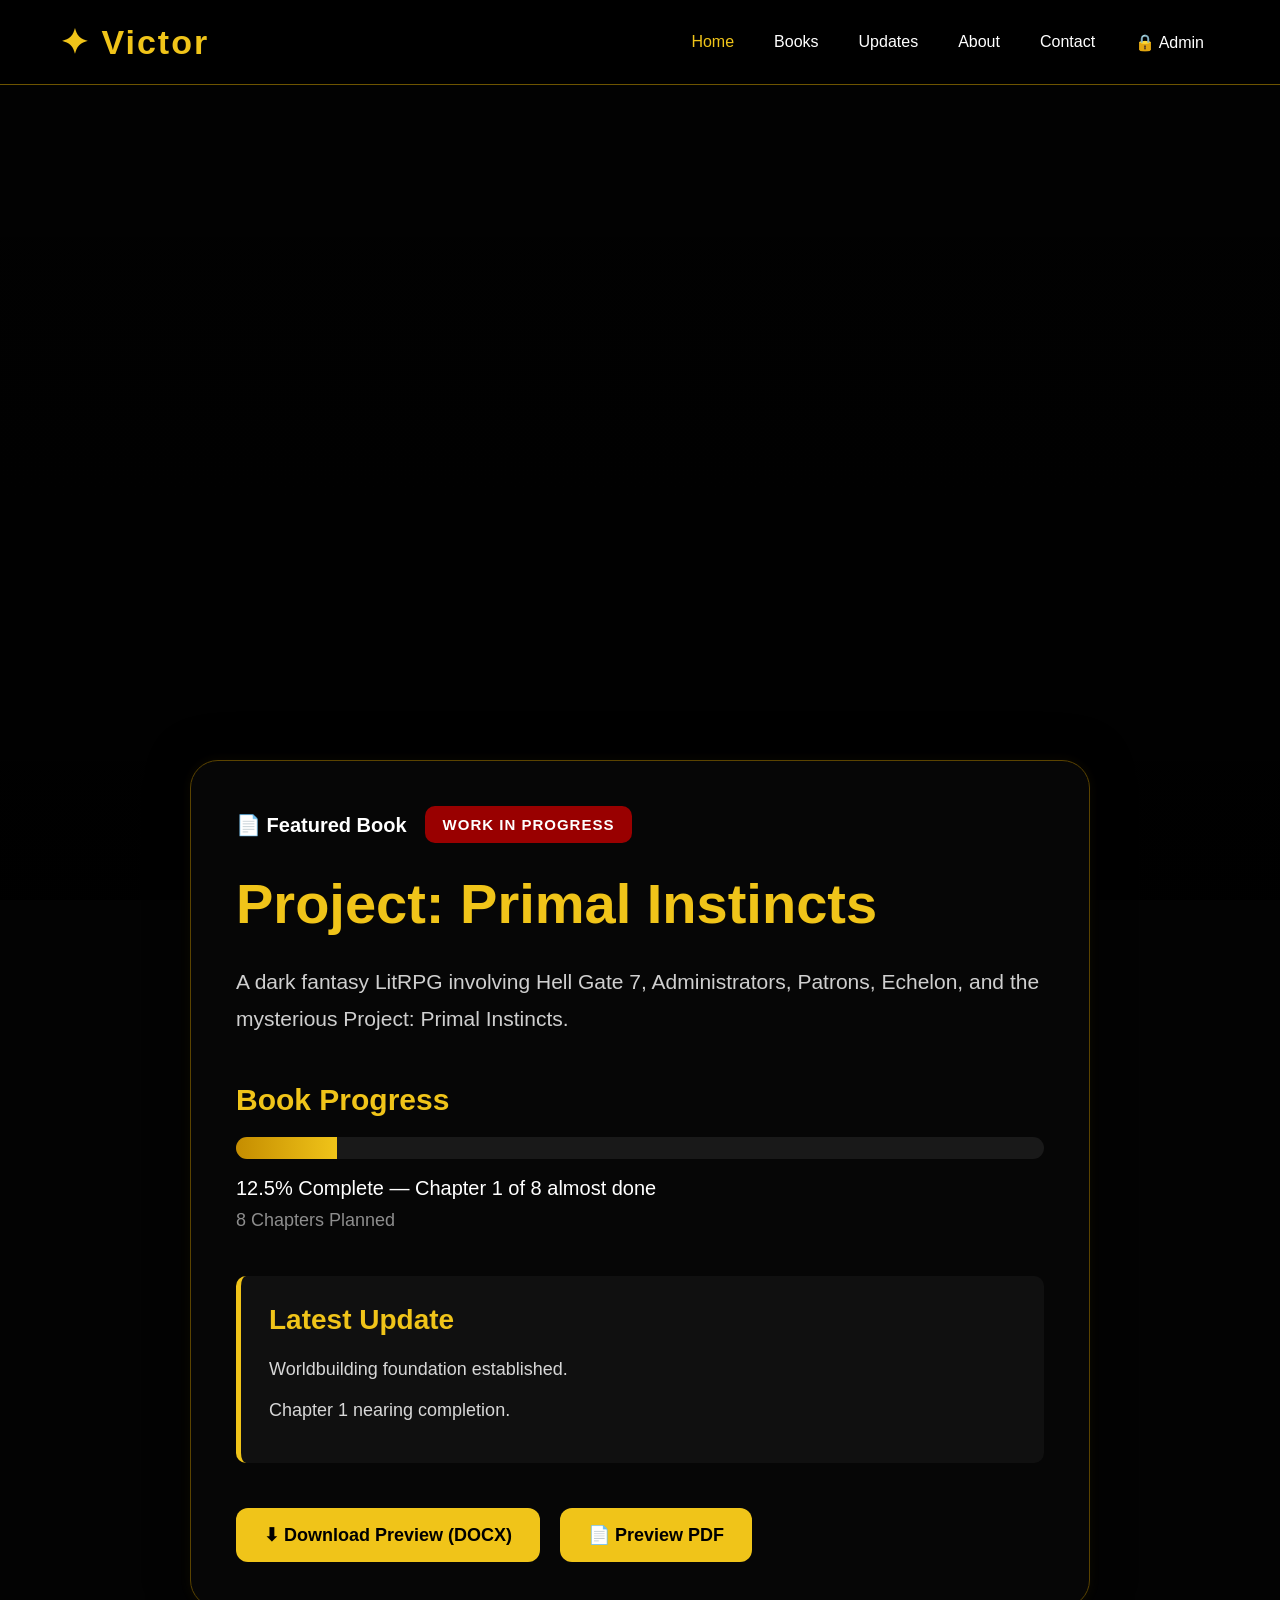
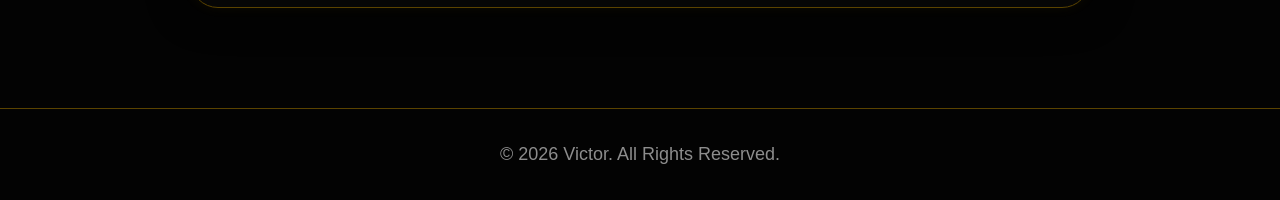
==== index.html @ 2ba02d4b "Add files via upload" ====
<!DOCTYPE html>
<html lang="en">

<head>

    <meta charset="UTF-8">

    <meta
        name="viewport"
        content="width=device-width, initial-scale=1.0"
    >

    <title>Victor | Project Primal Instincts</title>

    <link rel="stylesheet" href="style.css">

    <script defer src="app.js"></script>

</head>

<body>

<header>

    <div class="logo">

        ✦ Victor

    </div>

    <nav>

        <a href="index.html" class="active">
            Home
        </a>

        <a href="books.html">
            Books
        </a>

        <a href="updates.html">
            Updates
        </a>

        <a href="about.html">
            About
        </a>

        <a href="contact.html">
            Contact
        </a>

        <a href="admin.html">
            🔒 Admin
        </a>

    </nav>

</header>

<section class="hero">

    <div class="overlay"></div>

</section>

<section class="featured-book">

    <div class="book-container">

        <div class="top-row">

            <div class="book-title-small">

                📄 Featured Book

            </div>

            <div class="status-badge">

                WORK IN PROGRESS

            </div>

        </div>

        <h1>

            Project: Primal Instincts

        </h1>

        <p class="book-description">

            A dark fantasy LitRPG involving Hell Gate 7,
            Administrators, Patrons, Echelon, and the
            mysterious Project: Primal Instincts.

        </p>

        <div class="progress-section">

            <h2>

                Book Progress

            </h2>

            <div class="progress-bar">

                <div class="progress-fill"></div>

            </div>

            <p class="progress-text">

                12.5% Complete — Chapter 1 of 8 almost done

            </p>

            <p class="chapter-plan">

                8 Chapters Planned

            </p>

        </div>

        <div class="update-box">

            <h3>

                Latest Update

            </h3>

            <p>

                Worldbuilding foundation established.

            </p>

            <p>

                Chapter 1 nearing completion.

            </p>

        </div>

        <div class="book-buttons">

            <a
                href="books/primal-instincts-preview.docx"
                download
                onclick="trackDownload('DOCX Preview')"
            >

                ⬇ Download Preview (DOCX)

            </a>

            <a
                href="books/primal-instincts-preview.pdf"
                download
                onclick="trackDownload('PDF Preview')"
            >

                📄 Preview PDF

            </a>

        </div>

    </div>

</section>

<footer>

    <p>

        © 2026 Victor. All Rights Reserved.

    </p>

</footer>

</body>
</html>
---- style.css ----
*{
    margin:0;
    padding:0;
    box-sizing:border-box;
}

html{
    scroll-behavior:smooth;
}

body{
    background:#030303;
    color:white;
    font-family:Arial, sans-serif;
    overflow-x:hidden;
}

/* HEADER */

header{
    position:fixed;
    top:0;
    width:100%;
    display:flex;
    justify-content:space-between;
    align-items:center;
    padding:22px 60px;
    background:rgba(0,0,0,0.92);
    border-bottom:1px solid #6d5400;
    z-index:1000;
    backdrop-filter:blur(10px);
}

.logo{
    color:#f0c419;
    font-size:34px;
    font-weight:bold;
    letter-spacing:2px;
}

/* NAVIGATION */

nav{
    display:flex;
    align-items:center;
    gap:8px;
    flex-wrap:wrap;
}

nav a{
    color:white;
    text-decoration:none;
    padding:10px 16px;
    border-radius:10px;
    transition:0.3s;
    font-size:16px;
    position:relative;
}

nav a:hover{
    color:#f0c419;
    background:rgba(240,196,25,0.08);
}

nav a::after{
    content:'';
    position:absolute;
    left:14px;
    bottom:6px;
    width:0%;
    height:2px;
    background:#f0c419;
    transition:0.3s;
}

nav a:hover::after{
    width:60%;
}

.active{
    color:#f0c419;
}

/* HERO */

.hero,
.about-hero,
.contact-hero{
    height:55vh;
    background:url('images/hellgate7.png');
    background-size:cover;
    background-position:center;
    position:relative;
    display:flex;
    justify-content:center;
    align-items:center;
    text-align:center;
}

.hero{
    height:100vh;
    align-items:flex-end;
}

/* OVERLAY */

.overlay{
    position:absolute;
    width:100%;
    height:100%;
    background:linear-gradient(
        to bottom,
        rgba(0,0,0,0.35),
        rgba(0,0,0,0.92)
    );
}

/* HERO TEXT */

.about-hero-content,
.contact-hero-content{
    position:relative;
    z-index:2;
    max-width:900px;
    padding:20px;
}

.about-hero-content h1,
.contact-hero-content h1{
    font-size:72px;
    color:#f0c419;
    margin-bottom:25px;
}

.about-hero-content p,
.contact-hero-content p{
    font-size:26px;
    color:#dddddd;
    line-height:1.8;
}

/* HOMEPAGE FEATURED BOOK */

.featured-book{
    position:relative;
    z-index:2;
    margin-top:-140px;
    padding:0 40px 100px;
}

.book-container{
    background:rgba(7,7,7,0.96);
    border:1px solid #5a4300;
    border-radius:28px;
    padding:45px;
    max-width:900px;
    margin:auto;
    box-shadow:
        0 0 40px rgba(0,0,0,0.8),
        0 0 12px rgba(240,196,25,0.08);
}

.top-row{
    display:flex;
    align-items:center;
    gap:18px;
    margin-bottom:30px;
    flex-wrap:wrap;
}

.book-title-small{
    font-size:20px;
    font-weight:bold;
}

.status-badge{
    background:#990000;
    padding:10px 18px;
    border-radius:10px;
    font-weight:bold;
    font-size:15px;
    letter-spacing:1px;
}

.book-container h1{
    font-size:56px;
    color:#f0c419;
    margin-bottom:28px;
    line-height:1.1;
}

.book-description{
    font-size:21px;
    line-height:1.8;
    color:#cfcfcf;
    margin-bottom:45px;
}

/* PROGRESS */

.progress-section h2{
    color:#f0c419;
    margin-bottom:20px;
    font-size:30px;
}

.progress-bar{
    width:100%;
    height:22px;
    background:#191919;
    border-radius:30px;
    overflow:hidden;
    margin-bottom:18px;
}

.progress-fill{
    width:12.5%;
    height:100%;
    background:linear-gradient(
        to right,
        #c58d00,
        #f0c419
    );
}

.progress-text{
    font-size:20px;
    margin-bottom:10px;
}

.chapter-plan{
    color:#8d8d8d;
    font-size:18px;
    margin-bottom:45px;
}

/* UPDATE BOX */

.update-box{
    background:#101010;
    border-left:5px solid #f0c419;
    padding:28px;
    border-radius:10px;
    margin-bottom:45px;
}

.update-box h3{
    color:#f0c419;
    margin-bottom:18px;
    font-size:28px;
}

.update-box p{
    font-size:18px;
    line-height:1.7;
    color:#d7d7d7;
    margin-bottom:10px;
}

/* BUTTONS */

.book-buttons{
    display:flex;
    gap:20px;
    flex-wrap:wrap;
}

.book-buttons a{
    background:#f0c419;
    color:black;
    text-decoration:none;
    padding:16px 28px;
    border-radius:12px;
    font-size:18px;
    font-weight:bold;
    transition:0.3s;
}

.book-buttons a:hover{
    transform:translateY(-4px);
    box-shadow:0 0 15px rgba(240,196,25,0.4);
}

/* PAGE SECTIONS */

.page-section{
    padding:140px 70px 100px;
    min-height:100vh;
}

.page-section h1{
    color:#f0c419;
    font-size:64px;
    margin-bottom:30px;
}

.page-description{
    font-size:22px;
    color:#cccccc;
    max-width:1100px;
    line-height:1.8;
    margin-bottom:60px;
}

/* GRIDS */

.cards-grid,
.contact-grid,
.about-layout{
    display:grid;
    grid-template-columns:
    repeat(auto-fit,minmax(320px,1fr));
    gap:35px;
}

/* CARDS */

.info-card,
.contact-card,
.about-box,
.timeline-card{
    background:#0d0d0d;
    border:1px solid #5a4300;
    border-radius:20px;
    padding:40px;
    transition:0.3s;
}

.info-card:hover,
.contact-card:hover,
.about-box:hover,
.timeline-card:hover{
    transform:translateY(-6px);
    box-shadow:0 0 25px rgba(240,196,25,0.08);
}

.info-card h2,
.contact-card h2,
.about-box h2,
.timeline-card h2{
    color:#f0c419;
    margin-bottom:20px;
    font-size:30px;
}

.info-card p,
.contact-card p,
.about-box p,
.timeline-card p{
    color:#d0d0d0;
    line-height:1.9;
    font-size:18px;
}

/* TIMELINE */

.timeline{
    display:flex;
    flex-direction:column;
    gap:35px;
}

/* FOOTER */

footer{
    border-top:1px solid #5a4300;
    padding:35px;
    text-align:center;
    color:#8d8d8d;
    font-size:18px;
}

/* MOBILE */

@media(max-width:900px){

    header{
        flex-direction:column;
        gap:16px;
        padding:20px;
    }

    .logo{
        font-size:28px;
    }

    nav{
        justify-content:center;
    }

    nav a{
        font-size:15px;
        padding:8px 12px;
    }

    .featured-book{
        padding:0 20px 80px;
        margin-top:-100px;
    }

    .book-container{
        padding:30px;
    }

    .book-container h1{
        font-size:40px;
    }

    .book-description{
        font-size:18px;
    }

    .page-section{
        padding:130px 20px 80px;
    }

    .page-section h1{
        font-size:42px;
    }

    .page-description{
        font-size:18px;
    }

    .about-hero-content h1,
    .contact-hero-content h1{
        font-size:48px;
    }

    .about-hero-content p,
    .contact-hero-content p{
        font-size:18px;
    }

    .book-buttons a{
        width:100%;
        text-align:center;
    }

    .info-card,
    .contact-card,
    .about-box,
    .timeline-card{
        padding:28px;
    }
}

.books-hero,
.updates-hero{
    height:55vh;
    background:url('images/hellgate7.png');
    background-size:cover;
    background-position:center;
    position:relative;
    display:flex;
    justify-content:center;
    align-items:center;
    text-align:center;
}

.books-hero-content,
.updates-hero-content{
    position:relative;
    z-index:2;
    max-width:900px;
    padding:20px;
}

.books-hero-content h1,
.updates-hero-content h1{
    font-size:72px;
    color:#f0c419;
    margin-bottom:25px;
}

.books-hero-content p,
.updates-hero-content p{
    font-size:26px;
    color:#dddddd;
    line-height:1.8;
}
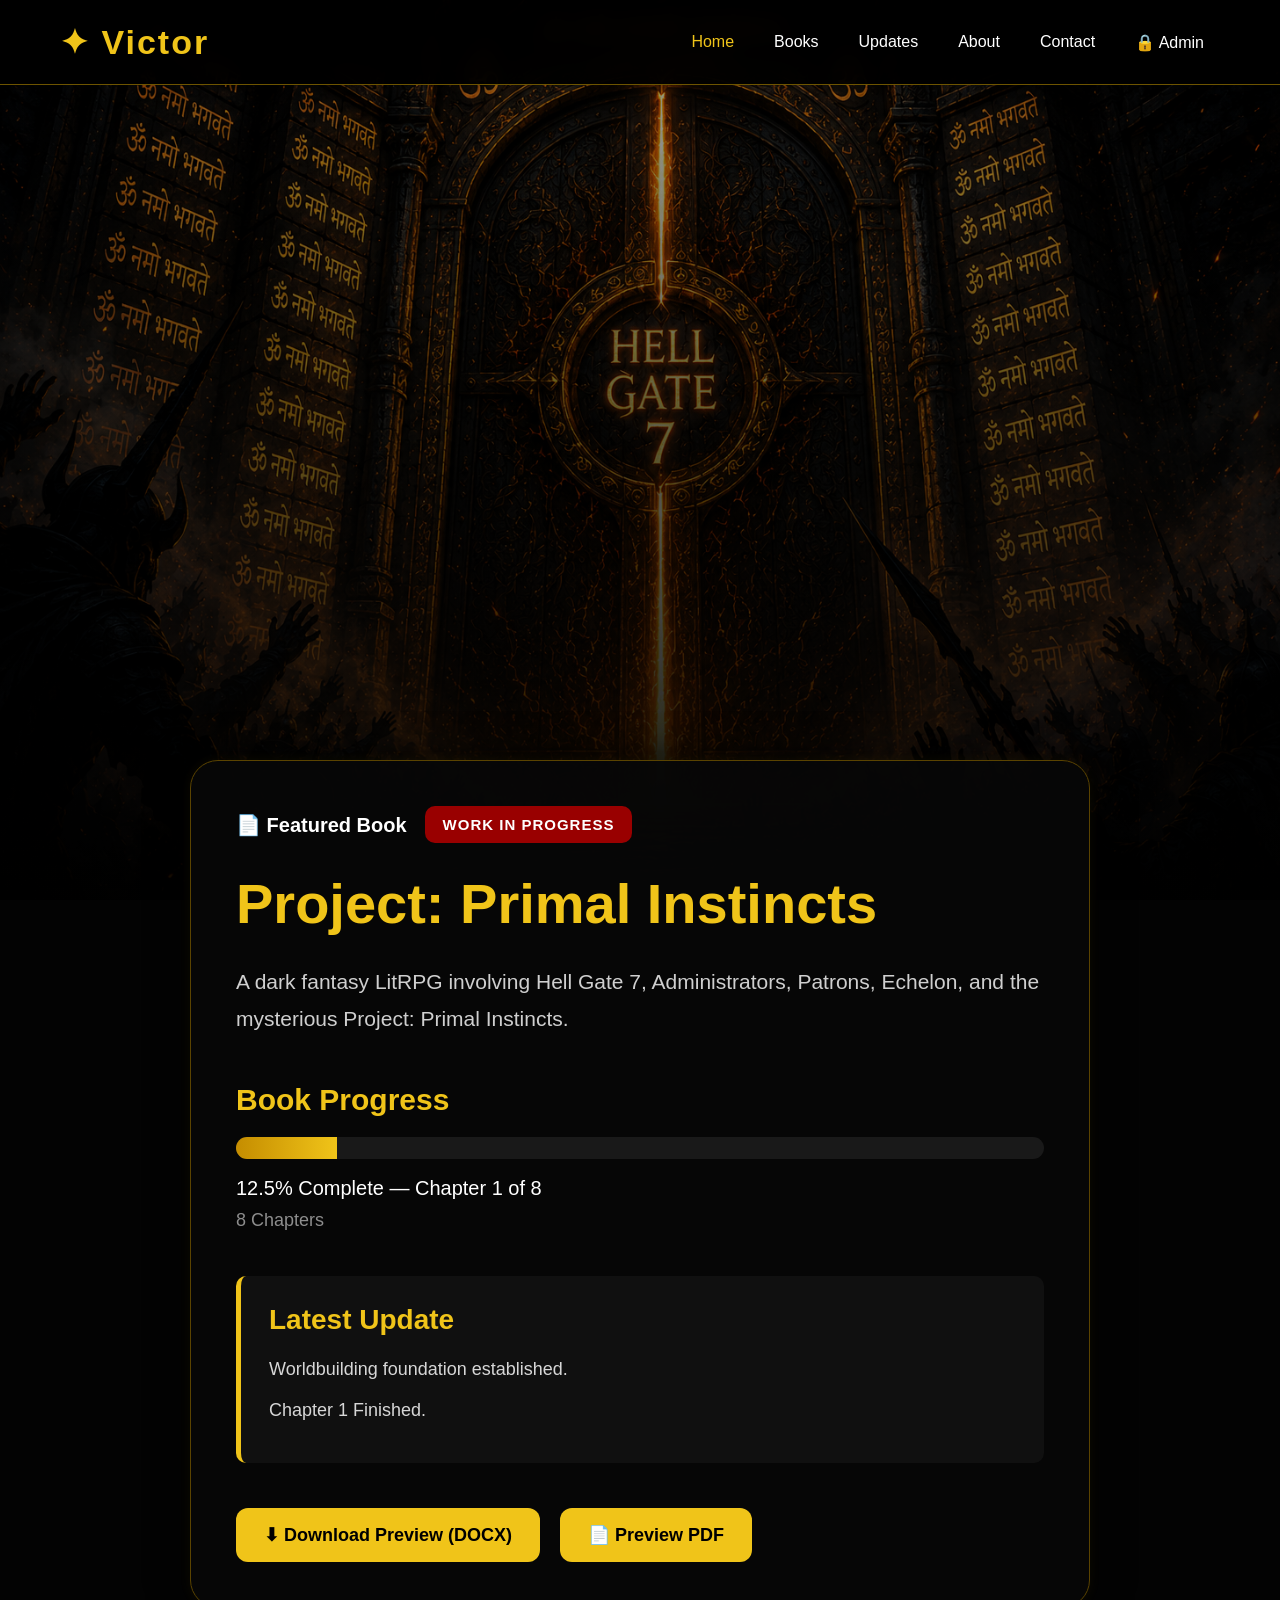
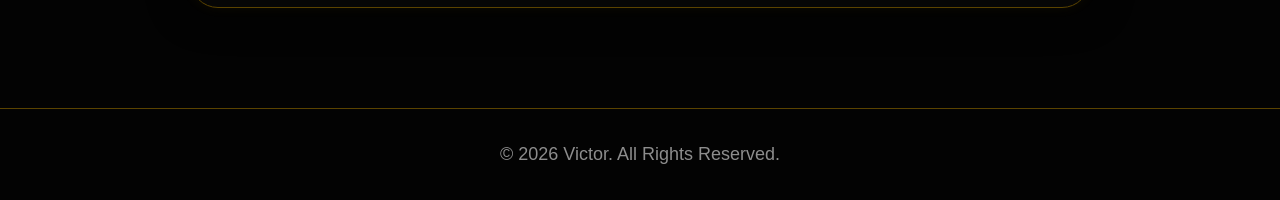
==== commit 7591f360: "Update index.html" ====
--- a/index.html
+++ b/index.html
@@ -114,13 +114,13 @@
 
             <p class="progress-text">
 
-                12.5% Complete — Chapter 1 of 8 almost done
+                12.5% Complete — Chapter 1 of 8
 
             </p>
 
             <p class="chapter-plan">
 
-                8 Chapters Planned
+                8 Chapters
 
             </p>
 
@@ -142,7 +142,7 @@
 
             <p>
 
-                Chapter 1 nearing completion.
+                Chapter 1 Finished.
 
             </p>
 
@@ -187,4 +187,4 @@
 </footer>
 
 </body>
-</html>+</html>
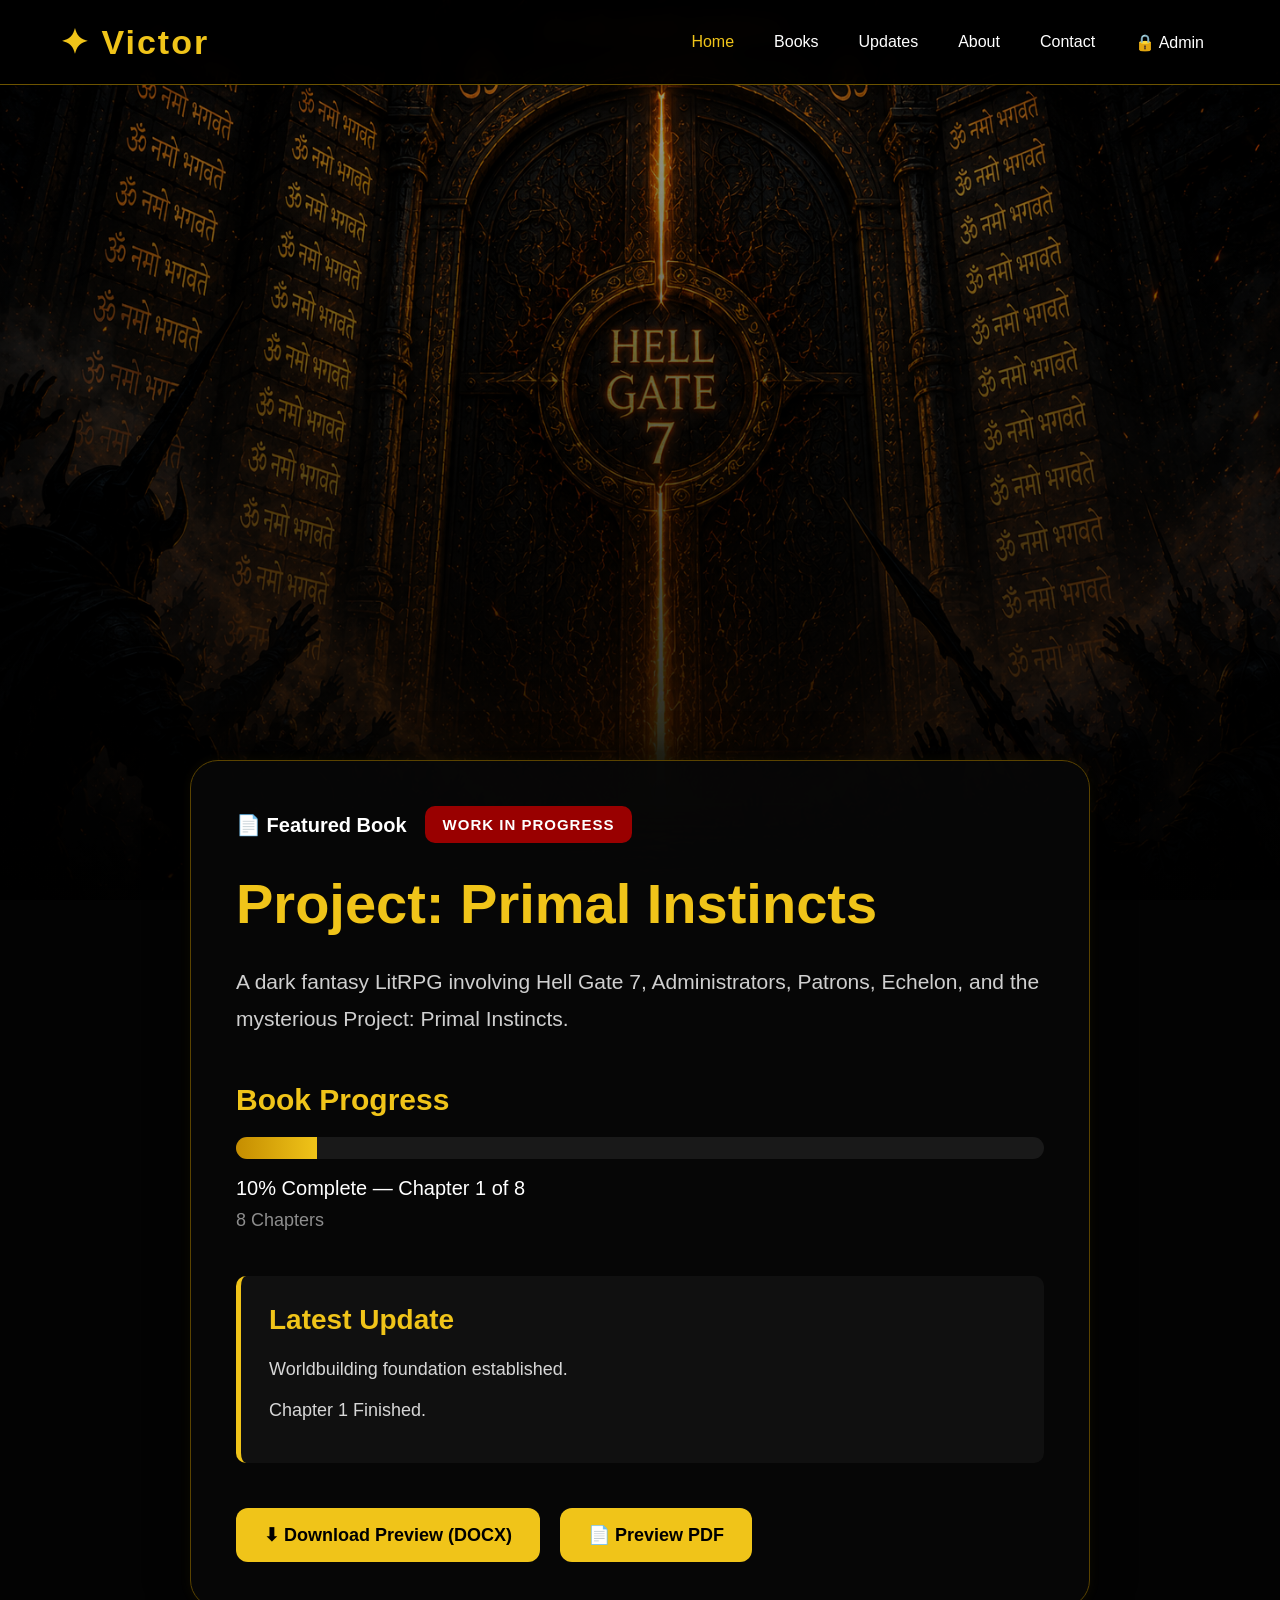
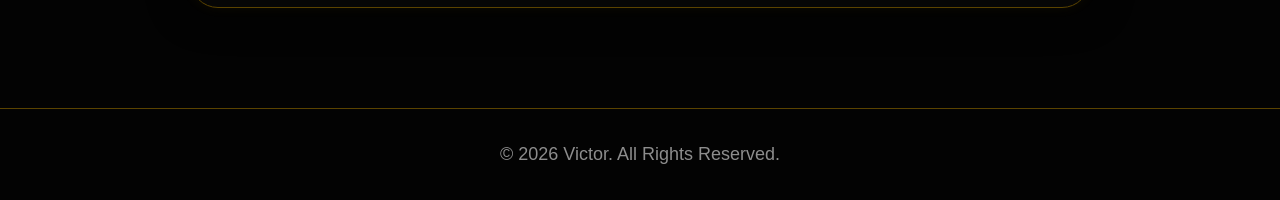
==== commit 9efd6877: "Update index.html" ====
--- a/index.html
+++ b/index.html
@@ -114,7 +114,7 @@
 
             <p class="progress-text">
 
-                12.5% Complete — Chapter 1 of 8
+                10% Complete — Chapter 1 of 8
 
             </p>
 
--- a/style.css
+++ b/style.css
@@ -214,7 +214,7 @@
 }
 
 .progress-fill{
-    width:12.5%;
+    width:10%;
     height:100%;
     background:linear-gradient(
         to right,
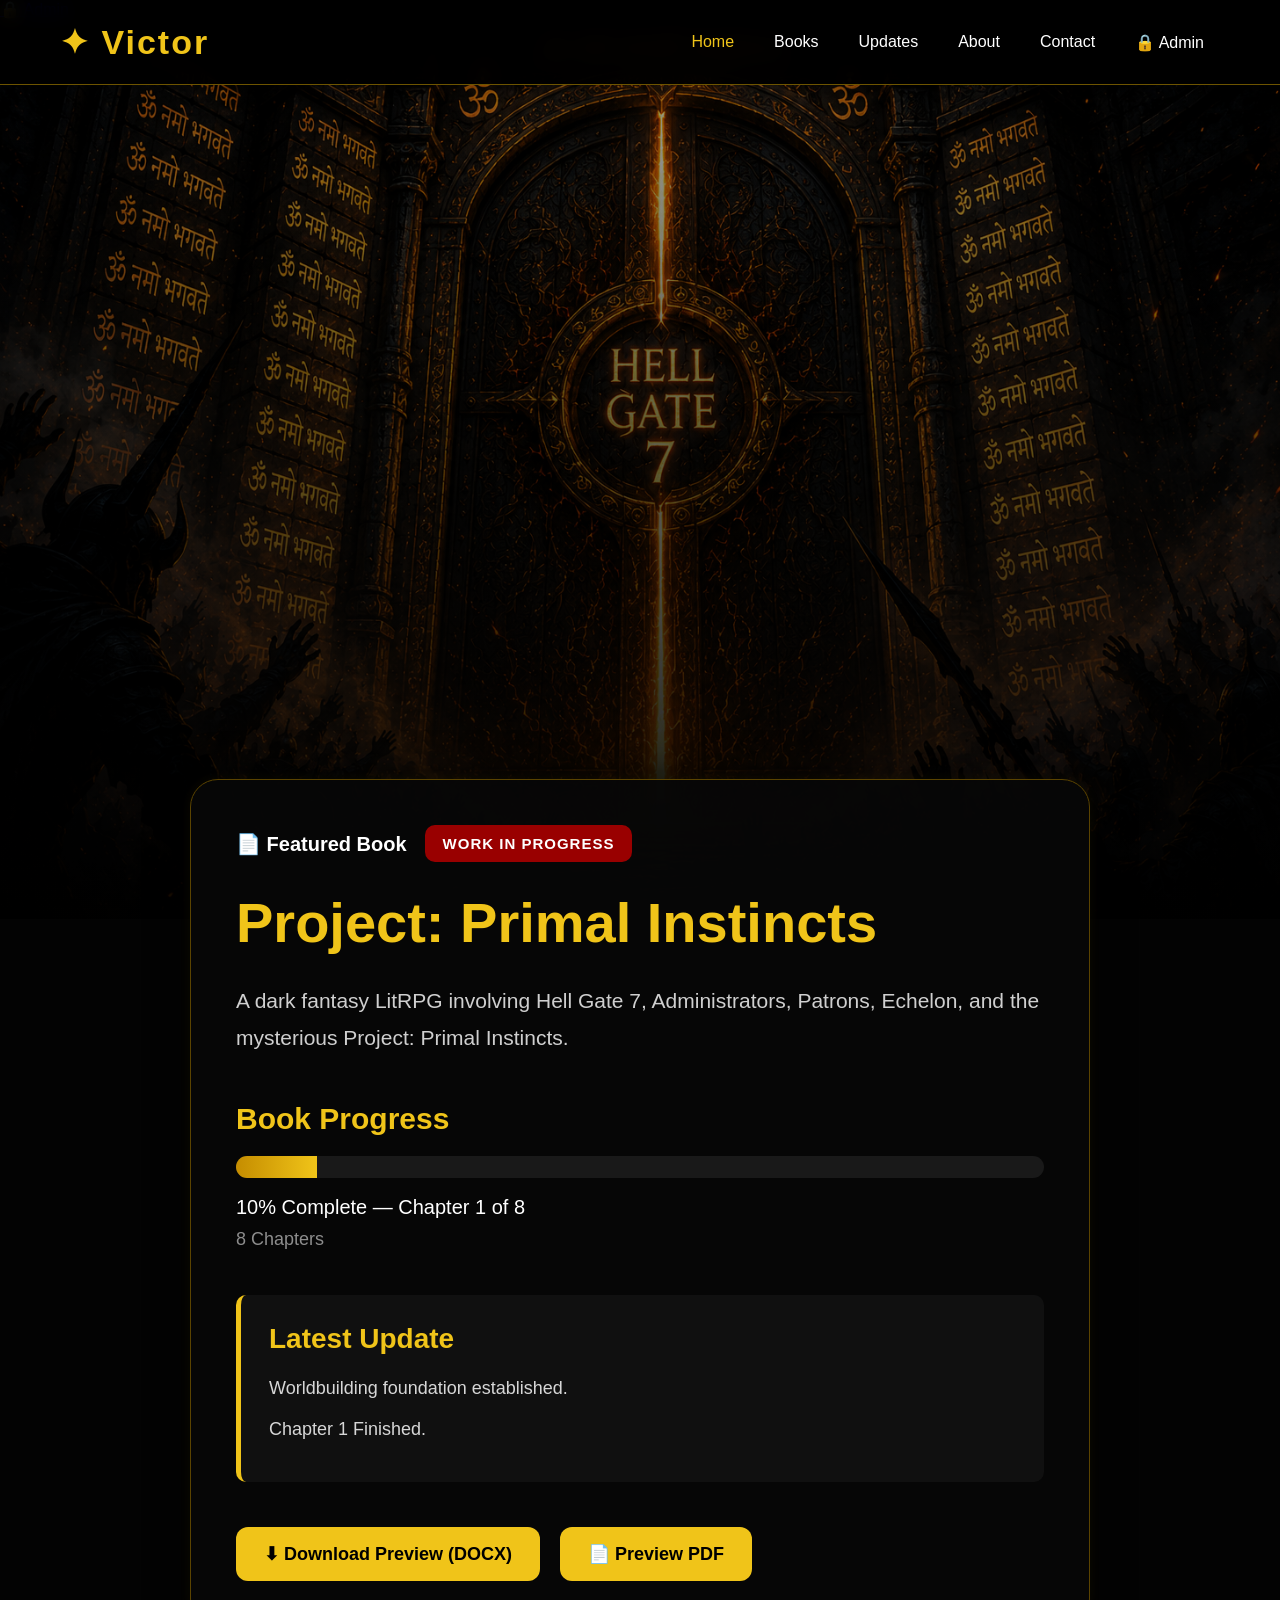
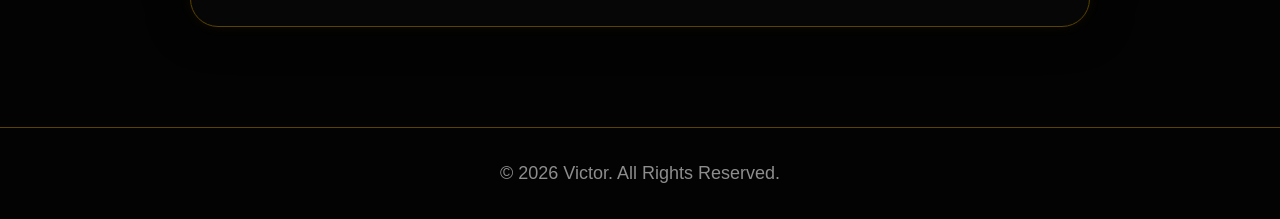
==== commit 85cc33c7: "Update index.html" ====
--- a/index.html
+++ b/index.html
@@ -3,6 +3,39 @@
 
 <head>
 
+    <meta
+    http-equiv="Content-Security-Policy"
+    content="
+    default-src 'self';
+    img-src 'self' https:;
+    style-src 'self' 'unsafe-inline';
+    script-src 'self' 'unsafe-inline';
+    object-src 'none';
+    base-uri 'self';
+    ">
+
+    <meta
+    http-equiv="X-Frame-Options"
+    content="DENY"
+    >
+    
+    <meta
+    name="referrer"
+    content="strict-origin-when-cross-origin"
+    >
+
+    <meta
+    http-equiv="Permissions-Policy"
+    content="
+    geolocation=(),
+    microphone=(),
+    camera=()
+    ">
+
+    <a href="admin.html">
+    🔒 Admin
+    </a>
+    
     <meta charset="UTF-8">
 
     <meta
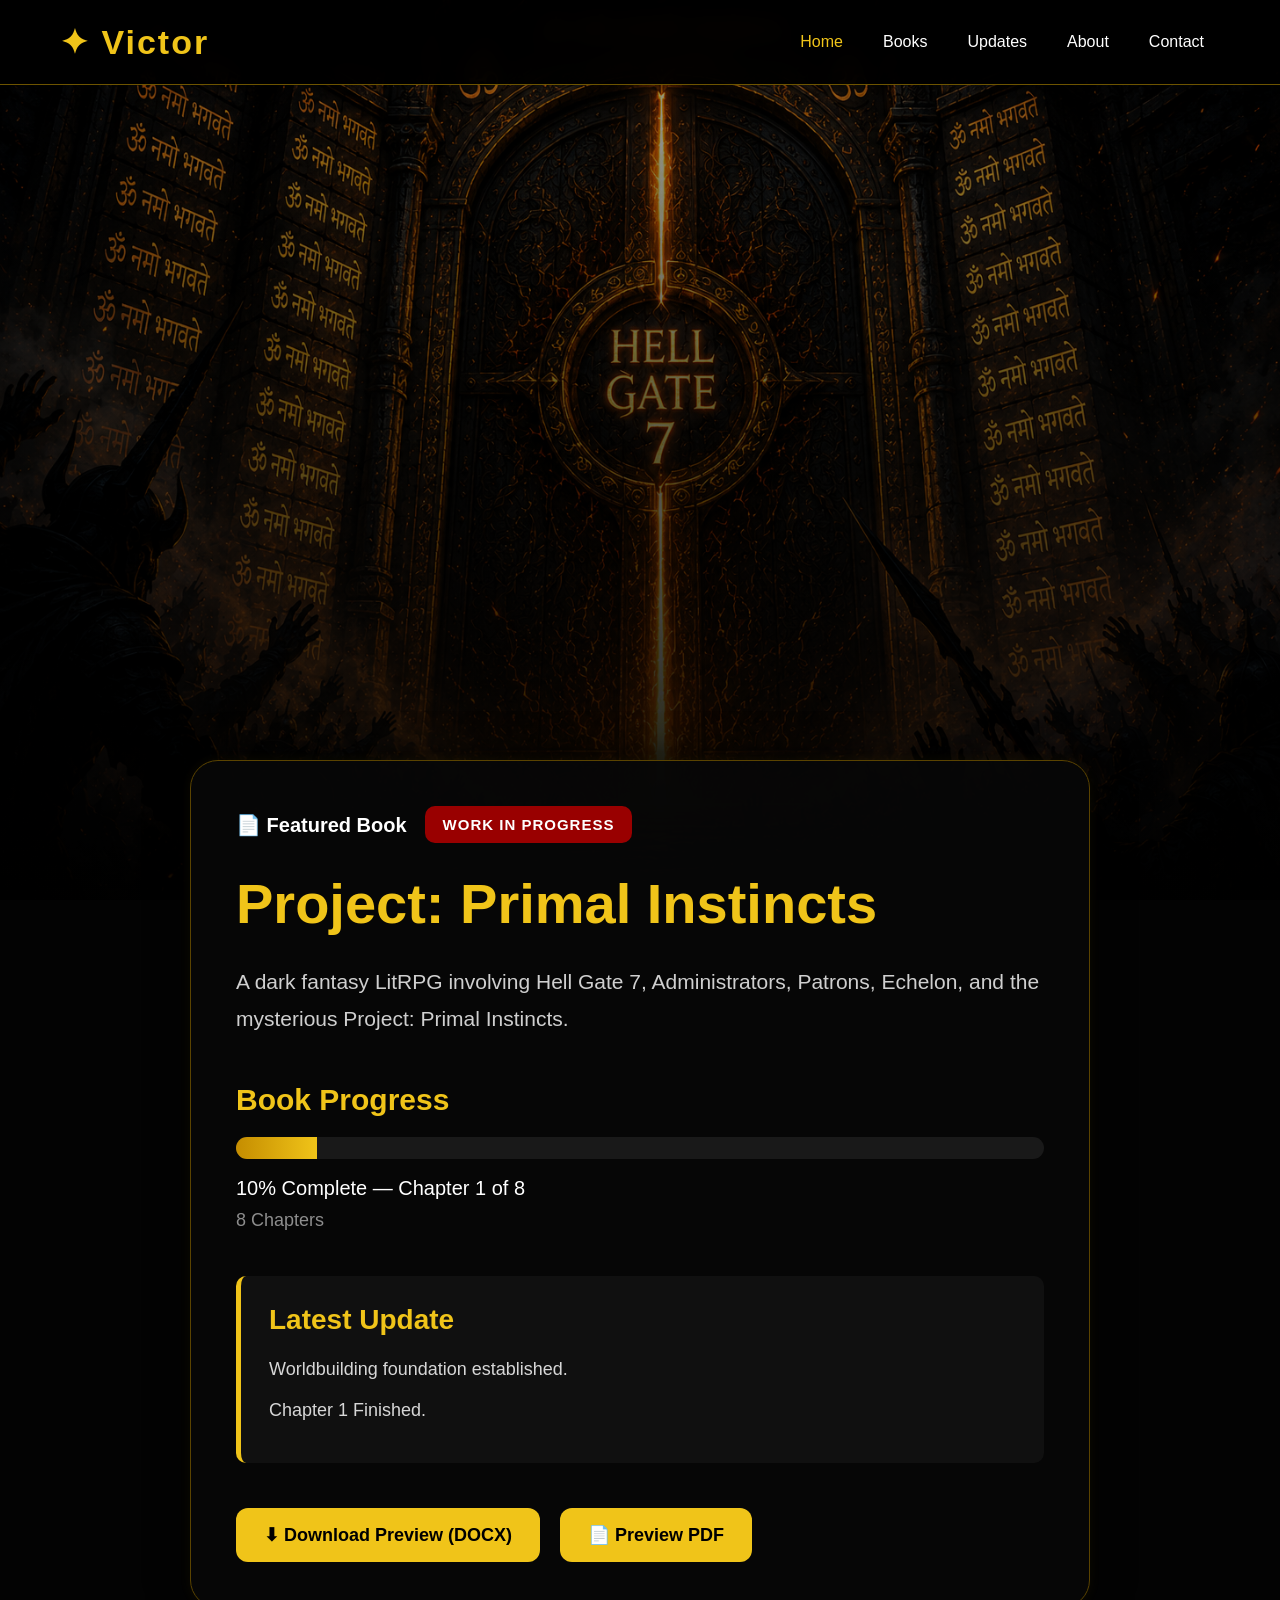
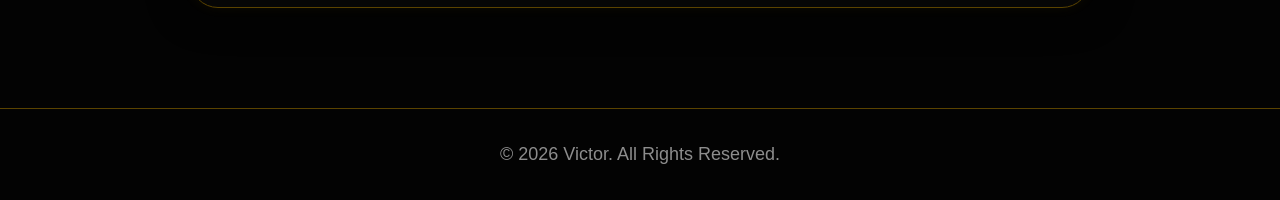
==== commit dfcbe3b0: "Update index.html" ====
--- a/index.html
+++ b/index.html
@@ -31,10 +31,6 @@
     microphone=(),
     camera=()
     ">
-
-    <a href="admin.html">
-    🔒 Admin
-    </a>
     
     <meta charset="UTF-8">
 
@@ -81,10 +77,6 @@
 
         <a href="contact.html">
             Contact
-        </a>
-
-        <a href="admin.html">
-            🔒 Admin
         </a>
 
     </nav>
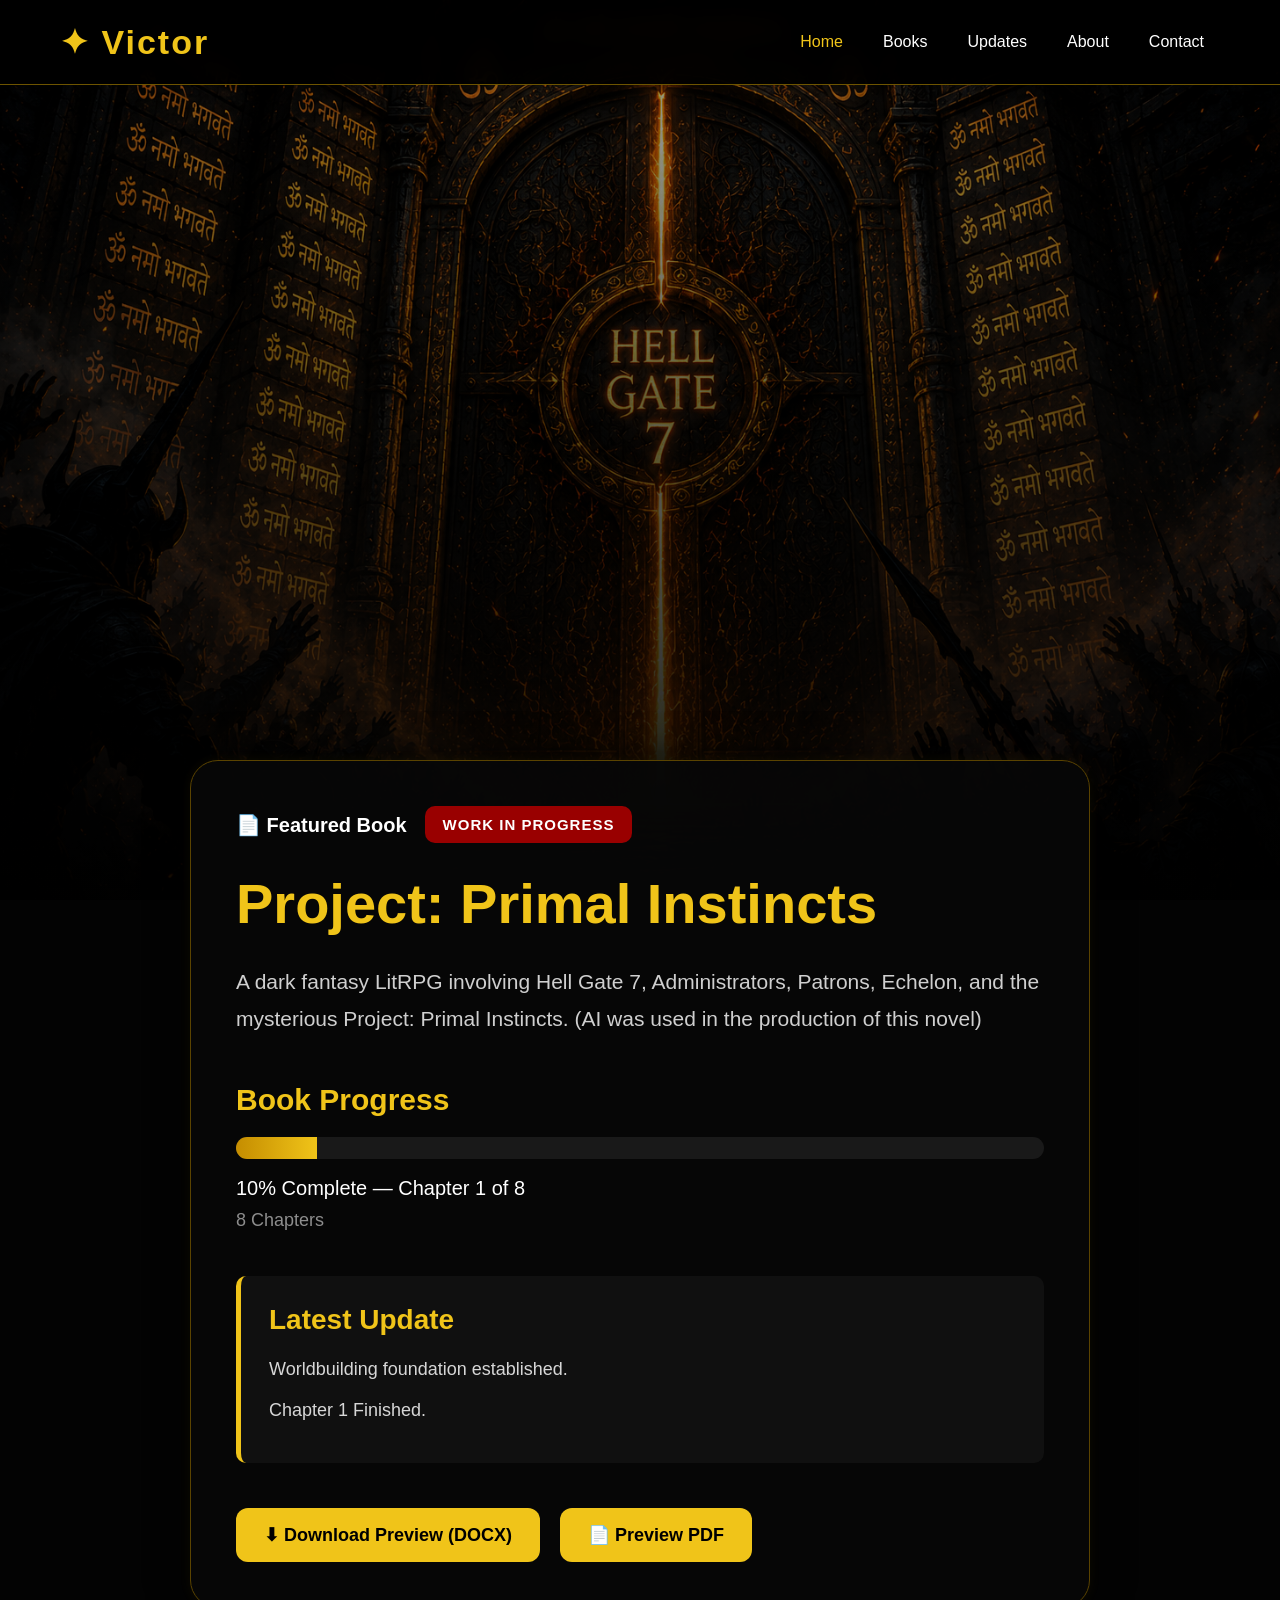
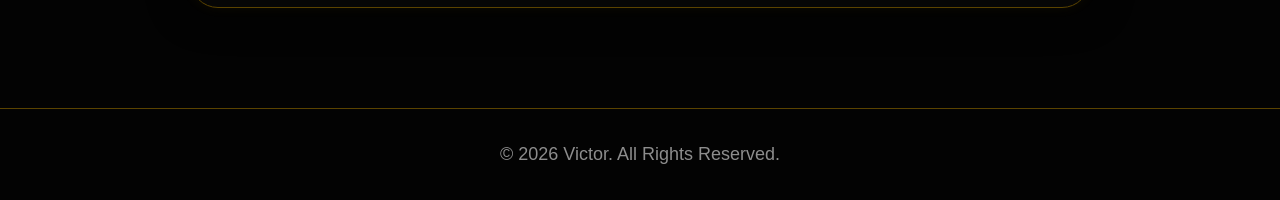
==== commit 767e15b3: "Update index.html" ====
--- a/index.html
+++ b/index.html
@@ -119,7 +119,8 @@
 
             A dark fantasy LitRPG involving Hell Gate 7,
             Administrators, Patrons, Echelon, and the
-            mysterious Project: Primal Instincts.
+            mysterious Project: Primal Instincts. (AI was used in the 
+            production of this novel)
 
         </p>
 
